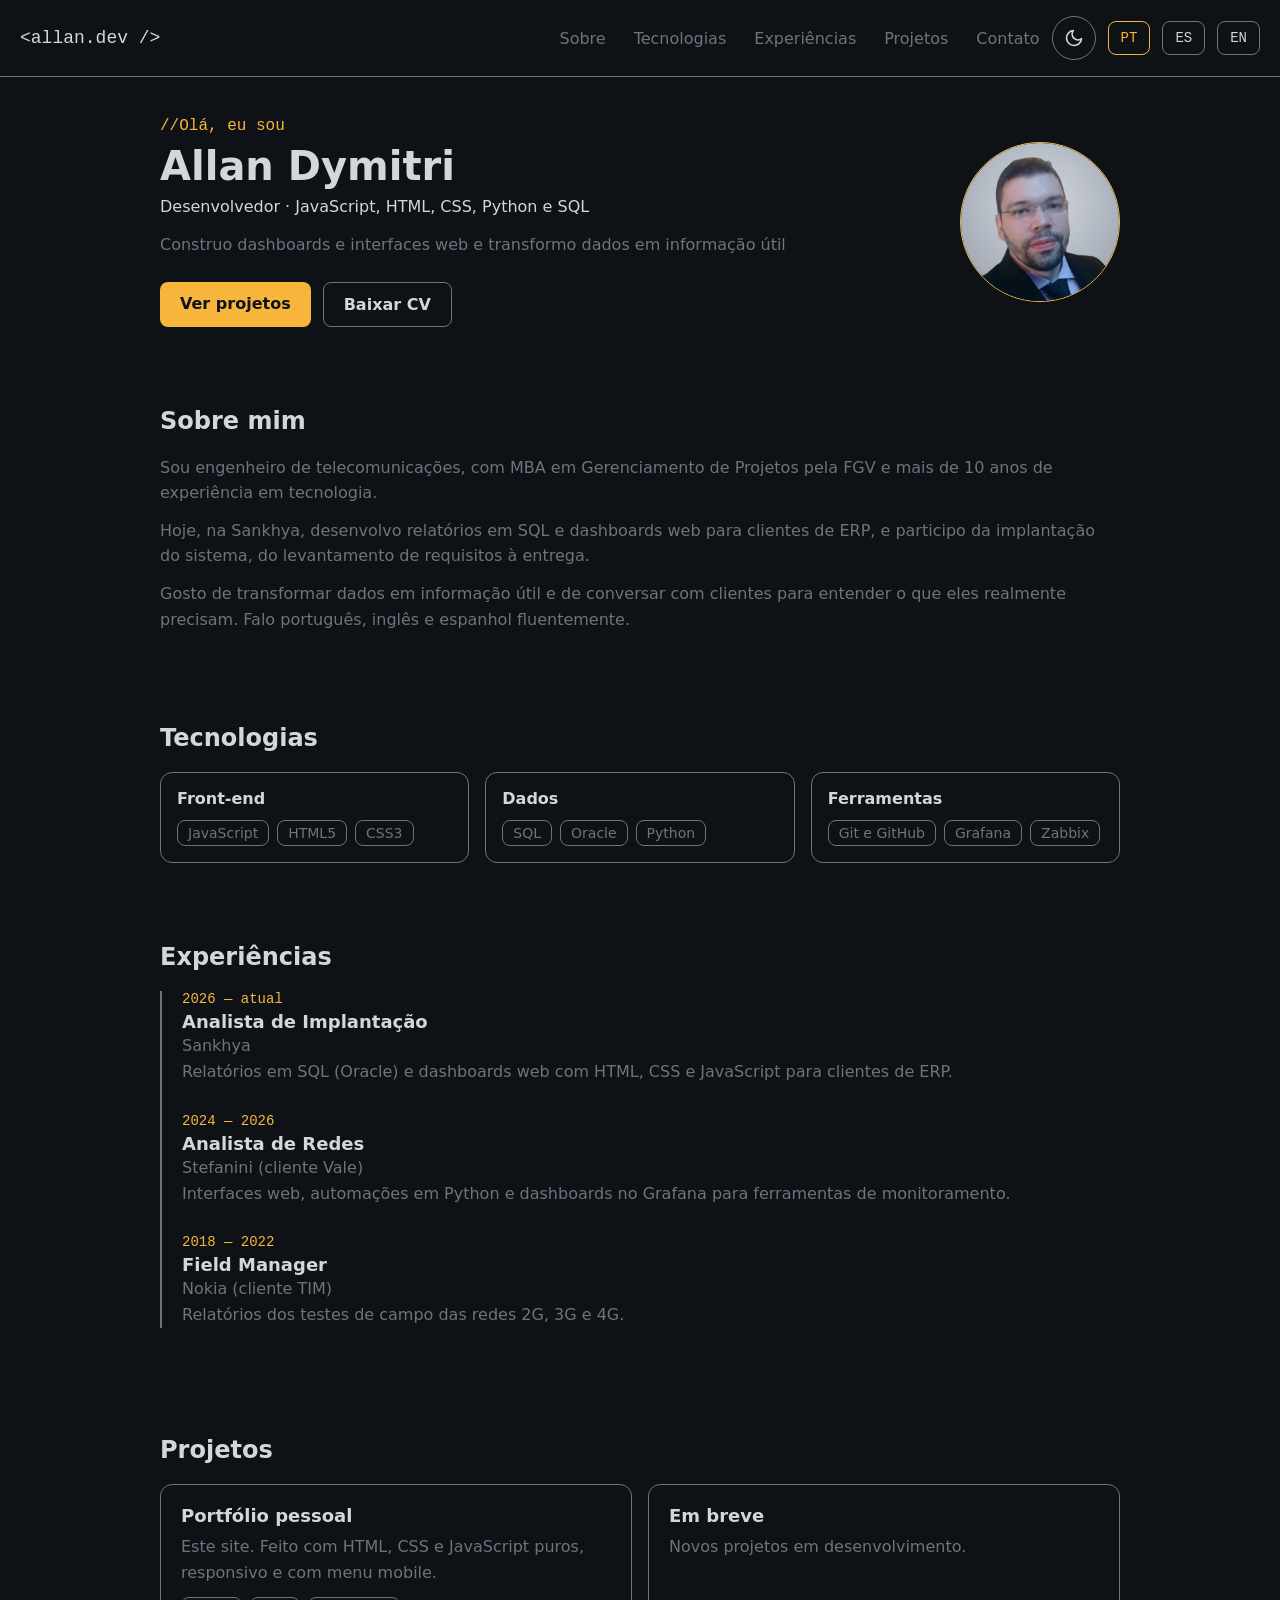
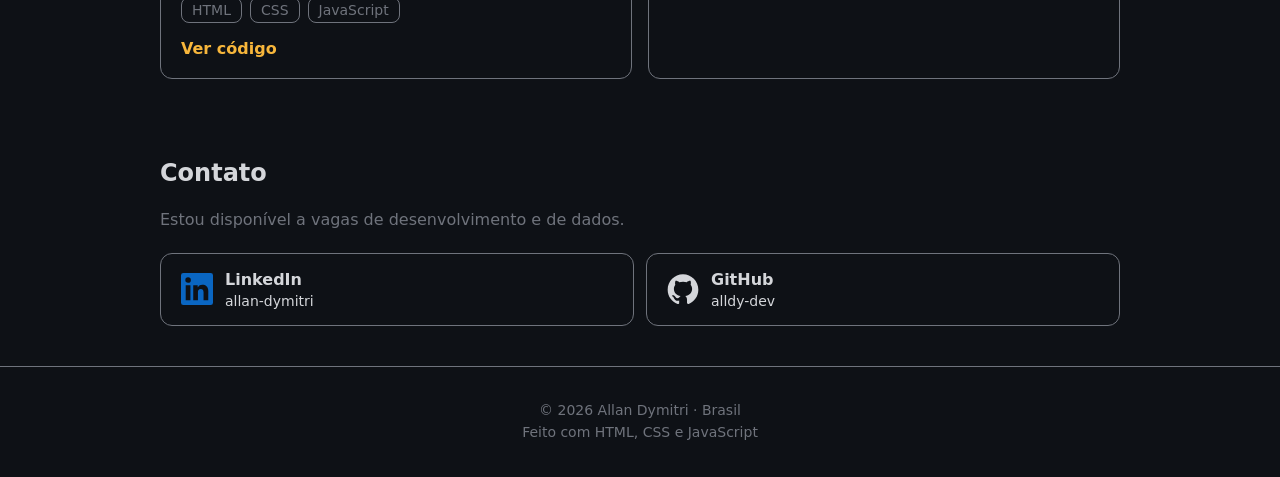
==== index.html @ 00ff6b6a "Add first files of my portfolio" ====
<!DOCTYPE html>
<html lang="pt-BR">

<head>
    <meta charset="UTF-8">
    <meta name="viewport" content="width=device-width, initial-scale=1.0">
    <meta name="description"
        content="Portfólio de Allan Dymitri, desenvolvedor com foco em JavaScript, HTML, CSS, Python e SQL.">
    <link rel="stylesheet" href="css/style.css">
    <link rel="icon" href="images/favicon.svg" type="image/svg+xml">
    <title>Allan dev</title>
</head>

<body>
    <header class="header-nav">
        <a href="#begin" class="logo">&lt;allan.dev /&gt;</a>
        <nav class="naveg">
            <ul class="nav-ul-list">
                <!-- i18n is an abbreviation for internationalization -->
                <li><a href="#about" class="header-link" data-i18n="nav.about">Sobre</a></li>
                <li><a href="#technology" class="header-link" data-i18n="nav.technology">Tecnologias</a></li>
                <li><a href="#experience" class="header-link" data-i18n="nav.experience">Experiências</a></li>
                <li><a href="#projects" class="header-link" data-i18n="nav.projects">Projetos</a></li>
                <li><a href="#contact" class="header-link" data-i18n="nav.contact">Contato</a></li>
            </ul>
        </nav>
        <button type="button" class="theme-button" aria-label="Alternar entre tema claro e escuro">

            <!-- Moon icon -->
            <svg class="moon-icon" width="20" height="20" viewBox="0 0 24 24" fill="none" stroke="currentColor"
                stroke-width="2" stroke-linecap="round" stroke-linejoin="round" aria-hidden="true">
                <path d="M21 12.8A9 9 0 1 1 11.2 3a7 7 0 0 0 9.8 9.8z" />
            </svg>

            <!-- Sun icon-->
            <svg class="sun-icon" width="20" height="20" viewBox="0 0 24 24" fill="none" stroke="currentColor"
                stroke-width="2" stroke-linecap="round" stroke-linejoin="round" aria-hidden="true">
                <circle cx="12" cy="12" r="4" />
                <path
                    d="M12 2v2M12 20v2M4.9 4.9l1.4 1.4M17.7 17.7l1.4 1.4M2 12h2M20 12h2M4.9 19.1l1.4-1.4M17.7 6.3l1.4-1.4" />
            </svg>

        </button>
        <button type="button" class="lang-button active" data-lang="pt">PT</button>
        <button type="button" class="lang-button" data-lang="es">ES</button>
        <button type="button" class="lang-button" data-lang="en">EN</button>

        <!--Menu button, is showing only in mobile and tablet -->
        <button type="button" class="menu-button" aria-label="Abrir menu">
            <!-- Menu icon-->
            <svg class="menu-icon" width="24" height="24" viewBox="0 0 24 24" fill="none" stroke="currentColor"
                stroke-width="2" stroke-linecap="round" aria-hidden="true">
                <path d="M4 7h16M4 12h16M4 17h16" />
            </svg>
            <!-- Close icon-->
            <svg class="close-icon" width="24" height="24" viewBox="0 0 24 24" fill="none" stroke="currentColor"
                stroke-width="2" stroke-linecap="round" aria-hidden="true">
                <path d="M6 6l12 12M18 6L6 18" />
            </svg>
        </button>
    </header>
    <main>
        <!-- 01. Hero -->
        <section id="begin" class="hero">
            <div class="hero-content">
                <p class="hero-greeting" data-i18n="hero.greeting">//Olá, eu sou</p>
                <h1 class="hero-name">Allan Dymitri</h1>
                <p class="hero-role" data-i18n="hero.role">Desenvolvedor · JavaScript, HTML, CSS, Python e SQL</p>
                <p class="hero-text" data-i18n="hero.text">Construo dashboards e interfaces web e transformo dados em
                    informação útil</p>
                <div class="hero-buttons">
                    <a href="#projects" class="button button-primary" data-i18n="hero.projects">Ver projetos</a>
                    <a href="files_CVs/cv-allan-pt.pdf" class="button button-secondary cv-link" download
                        data-i18n="hero.cv">Baixar CV</a>
                </div>
            </div>

            <img src="images/allan_job.jpg" alt="Foto de Allan Dymitri" class="hero-photo" width="450" height="450">
        </section>

        <!-- 02. About -->
        <section id="about" class="about-section">
            <h2 class="section-title" data-i18n="about.title">Sobre mim</h2>
            <p class="about-text" data-i18n="about.text_01">Sou engenheiro de telecomunicações, com MBA em Gerenciamento
                de Projetos pela FGV e
                mais de 10 anos de experiência em tecnologia.</p>
            <p class="about-text" data-i18n="about.text_02">Hoje, na Sankhya, desenvolvo relatórios em SQL e dashboards
                web para clientes de ERP,
                e participo da implantação do sistema, do levantamento de requisitos à entrega.</p>
            <p class="about-text" data-i18n="about.text_03">Gosto de transformar dados em informação útil e de conversar
                com clientes para
                entender o que eles realmente precisam. Falo português, inglês e espanhol fluentemente.</p>
        </section>

        <!-- 03. Technologies -->
        <section id="technology" class="technology-section">
            <h2 class="section-title" data-i18n="knowledge.technologies_01">Tecnologias</h2>
            <div class="tech-groups">

                <div class="tech-group">
                    <h3 class="tech-group-title">Front-end</h3>
                    <ul class="tech-list">
                        <li>JavaScript</li>
                        <li>HTML5</li>
                        <li>CSS3</li>
                    </ul>
                </div>

                <div class="tech-group">
                    <h3 class="tech-group-title" data-i18n="knowledge.technologies_02">Dados</h3>
                    <ul class="tech-list">
                        <li>SQL</li>
                        <li>Oracle</li>
                        <li>Python</li>
                    </ul>
                </div>

                <div class="tech-group">
                    <h3 class="tech-group-title" data-i18n="knowledge.technologies_03">Ferramentas</h3>
                    <ul class="tech-list">
                        <li data-i18n="knowledge.technologies_04">Git e GitHub</li>
                        <li>Grafana</li>
                        <li>Zabbix</li>
                    </ul>
                </div>
            </div>
        </section>

        <!-- 04. Experience -->
        <section id="experience" class="experience-section">
            <h2 class="section-title" data-i18n="experience.text_01">Experiências</h2>
            <ol class="experience-list">
                <li class="experience-item">
                    <p class="experience-date" data-i18n="experience.text_02">2026 — atual</p>
                    <h3 class="experience-role" data-i18n="experience.text_03">Analista de Implantação</h3>
                    <p class="experience-company">Sankhya</p>
                    <p class="experience-text" data-i18n="experience.text_04">Relatórios em SQL (Oracle) e dashboards
                        web com HTML, CSS e JavaScript
                        para clientes de ERP.</p>
                </li>

                <li class="experience-item">
                    <p class="experience-date">2024 — 2026</p>
                    <h3 class="experience-role" data-i18n="experience.text_05">Analista de Redes</h3>
                    <p class="experience-company" data-i18n="experience.text_06">Stefanini (cliente Vale)</p>
                    <p class="experience-text" data-i18n="experience.text_07">Interfaces web, automações em Python e
                        dashboards no Grafana para
                        ferramentas de monitoramento.</p>
                </li>

                <li class="experience-item">
                    <p class="experience-date">2018 — 2022</p>
                    <h3 class="experience-role">Field Manager</h3>
                    <p class="experience-company" data-i18n="experience.text_08">Nokia (cliente TIM)</p>
                    <p class="experience-text" data-i18n="experience.text_09">Relatórios dos testes de campo das redes
                        2G, 3G e 4G.</p>
                </li>
            </ol>
        </section>

        <!-- 05. Projects -->
        <section id="projects" class="projects-section">
            <h2 class="section-title" data-i18n="projects.text_01">Projetos</h2>

            <div class="projects-list">
                <article class="project-card">
                    <h3 class="project-title" data-i18n="projects.text_02">Portfólio pessoal</h3>
                    <p class="project-text" data-i18n="projects.text_03">Este site. Feito com HTML, CSS e JavaScript
                        puros, responsivo e com menu
                        mobile.</p>
                    <ul class="project-tags">
                        <li>HTML</li>
                        <li>CSS</li>
                        <li>JavaScript</li>
                    </ul>
                    <a href="https://github.com/alldy-dev" class="project-link" target="_blank" rel="noopener"
                        data-i18n="projects.text_04">Ver
                        código</a>
                </article>

                <article class="project-card">
                    <h3 class="project-title" data-i18n="projects.text_05">Em breve</h3>
                    <p class="project-text" data-i18n="projects.text_06">Novos projetos em desenvolvimento.</p>
                </article>
            </div>
        </section>

        <!-- 06. Contact -->
        <section id="contact" class="contact-section">
            <h2 class="section-title" data-i18n="contact.text_01">Contato</h2>
            <p class="contact-text" data-i18n="contact.text_02">Estou disponível a vagas de desenvolvimento e de dados.
            </p>

            <div class="contact-links">

                <a href="https://www.linkedin.com/in/allan-dymitri-882bbb33/" class="contact-card" target="_blank"
                    rel="noopener">
                    <!-- LinkedIn logo -->
                    <svg class="contact-icon" viewBox="0 0 34 34" width="32" height="32" aria-hidden="true">
                        <path fill="#0a66c2"
                            d="M34 2.5v29a2.5 2.5 0 0 1-2.5 2.5h-29A2.5 2.5 0 0 1 0 31.5v-29A2.5 2.5 0 0 1 2.5 0h29A2.5 2.5 0 0 1 34 2.5M10 13H5v16h5zm.45-5.5a2.88 2.88 0 0 0-2.86-2.9H7.5a2.9 2.9 0 0 0 0 5.8 2.88 2.88 0 0 0 2.95-2.81zM29 19.28c0-4.81-3.06-6.68-6.1-6.68a5.7 5.7 0 0 0-5.06 2.58h-.14V13H13v16h5v-8.51a3.32 3.32 0 0 1 3-3.58h.19c1.59 0 2.77 1 2.77 3.52V29h5z">
                        </path>
                    </svg>
                    <div class="contact-info">
                        <span class="contact-name">LinkedIn</span>
                        <span class="contact-handle">allan-dymitri</span>
                    </div>
                </a>

                <a href="https://github.com/alldy-dev" class="contact-card" target="_blank" rel="noopener">
                    <!-- GitHub logo -->
                    <svg class="contact-icon" viewBox="0 0 24 24" width="32" height="32" fill="currentColor"
                        aria-hidden="true">
                        <path
                            d="M10.226 17.284c-2.965-.36-5.054-2.493-5.054-5.256 0-1.123.404-2.336 1.078-3.144-.292-.741-.247-2.314.09-2.965.898-.112 2.111.36 2.83 1.01.853-.269 1.752-.404 2.853-.404 1.1 0 1.999.135 2.807.382.696-.629 1.932-1.1 2.83-.988.315.606.36 2.179.067 2.942.72.854 1.101 2 1.101 3.167 0 2.763-2.089 4.852-5.098 5.234.763.494 1.28 1.572 1.28 2.807v2.336c0 .674.561 1.056 1.235.786 4.066-1.55 7.255-5.615 7.255-10.646C23.5 6.188 18.334 1 11.978 1 5.62 1 .5 6.188.5 12.545c0 4.986 3.167 9.12 7.435 10.669.606.225 1.19-.18 1.19-.786V20.63a2.9 2.9 0 0 1-1.078.224c-1.483 0-2.359-.808-2.987-2.313-.247-.607-.517-.966-1.034-1.033-.27-.023-.359-.135-.359-.27 0-.27.45-.471.898-.471.652 0 1.213.404 1.797 1.235.45.651.921.943 1.483.943.561 0 .92-.202 1.437-.719.382-.381.674-.718.944-.943">
                        </path>
                    </svg>
                    <div class="contact-info">
                        <span class="contact-name">GitHub</span>
                        <span class="contact-handle">alldy-dev</span>
                    </div>
                </a>

            </div>
        </section>
    </main>

    <footer class="footer-class">
        <p class="footer-text" data-i18n="footer.text_02">© 2026 Allan Dymitri · Brasil</p>
        <p class="footer-text" data-i18n="footer.text_01">Feito com HTML, CSS e JavaScript</p>
    </footer>
    <script src="js/script.js"></script>
</body>

</html>
---- css/style.css ----
/*Make color variable*/
:root {
    --color-background: #0e1116;
    --color-text: #6f737c;
    --color-text-2nd: #d4d6da;
    --color-yellow: #f7b63b;
    --color-white: white;
}

/* Light theme */
.light-theme {
    --color-background: #f6f7f9;
    --color-text: #5b6473;
    --color-text-2nd: #15181e;
    --color-yellow: #b07812;
}

.light-theme .moon-icon {
    display: none;
}

.light-theme .sun-icon {
    display: block;
}

/* reset */
* {
    margin: 0;
    padding: 0;
    box-sizing: border-box;
}

body {
    background-color: var(--color-background);
    color: var(--color-text);
    font-family: system-ui, sans-serif;
}

.header-nav {
    display: flex;
    align-items: center;
    gap: 12px;
    padding: 16px 20px;
    border-bottom: 1px solid var(--color-text);
}

.logo {
    font-family: monospace, sans-serif;
    font-size: 1.125rem;
    /* 18px */
    color: var(--color-text-2nd);
    text-decoration: none;
}

/*<header> --> <nav> --> <li>*/
.header-link {
    color: var(--color-text);
    text-decoration: none;
    transition: color 0.4s;
}


.naveg {
    display: none;
}

.lang-button {
    display: none;
    /*hidden on mobile*/
    background-color: transparent;
    color: var(--color-text-2nd);
    border: 1px solid var(--color-text);
    padding: 8px 12px;
    border-radius: 8px;
    cursor: pointer;
    font-family: monospace, sans-serif;
    font-size: 0.875rem; /* 14px */
    transition: border-color 0.4s;

}

.lang-button.active {
    border-color: var(--color-yellow);
    color: var(--color-yellow);
}

.sun-icon,
.close-icon {
    display: none;
}

.theme-button {
    margin-left: auto;
}

.theme-button,
.menu-button {
    background-color: transparent;
    color: var(--color-text-2nd);
    border: 1px solid var(--color-text);
    border-radius: 50%;
    width: 44px;
    height: 44px;
    display: flex;
    align-items: center;
    justify-content: center;
    cursor: pointer;
    transition: border-color 0.4s;
}

/*---- Start Mobile menu open ----*/
@media (max-width: 1023px) {
    .menu-open {
        flex-wrap: wrap;
    }

    .menu-open .naveg {
        display: block;
        width: 100%;
        order: 1;
    }

    .menu-open .nav-ul-list {
        list-style: none;
    }

    .menu-open .header-link {
        display: block;
        padding: 12px 0px;
    }

    .menu-open .lang-button {
        display: block;
        order: 2;
    }

    .menu-open .menu-icon {
        display: none;
    }

    .menu-open .close-icon {
        display: block;
    }
}

/*---- End Mobile menu open ----*/


/*---- Start Sections ----*/
section {
    padding: 48px 20px;
}

.section-title {
    color: var(--color-text-2nd);
    font-size: 1.5rem;
    margin-bottom: 20px;
}

.hero-greeting {
    font-family: monospace, sans-serif;
    color: var(--color-yellow);
}

.hero-name {
    color: var(--color-text-2nd);
    font-size: 2.5rem; /* 40px */
    margin: 8px 0px;
}

.hero-role {
    color: var(--color-text-2nd);
}

.hero-text {
    margin: 16px 0px 24px;
    line-height: 1.6;
}

.hero-buttons {
    display: flex;
    gap: 12px;
}

.button {
    padding: 12px 20px;
    border-radius: 8px;
    font-weight: 600;
    text-decoration: none;
}

.button-primary {
    background-color: var(--color-yellow);
    color: var(--color-background);
}

.button-secondary {
    border: 1px solid var(--color-text);
    color: var(--color-text-2nd);
}

.hero-photo {
    display: block;
    width: 160px;
    height: 160px;
    border-radius: 50%;
    border: 1px solid var(--color-yellow);
    margin-top: 32px;
}

.about-text {
    line-height: 1.6;
    margin-bottom: 12px;
}

.tech-group {
    border: 1px solid var(--color-text);
    border-radius: 12px;
    padding: 16px;
    margin-bottom: 12px;
}

.tech-group-title {
    color: var(--color-text-2nd);
    font-size: 1rem;
    margin-bottom: 12px;
}

.tech-list { /*<ul>*/
    display: flex;
    flex-wrap: wrap;
    gap: 8px;
    list-style: none;
}

/* 04. Experience */
.experience-list {
    list-style: none;
    border-left: 2px solid var(--color-text);
    padding-left: 20px;
}

.experience-item {
    margin-bottom: 28px;
}

.experience-date {
    font-family: monospace, sans-serif;
    font-size: 0.875rem;
    color: var(--color-yellow);
}

.experience-role {
    color: var(--color-text-2nd);
    font-size: 1.125rem;
    margin: 4px 0;
}

.experience-text {
    line-height: 1.6;
    margin-top: 4px;
}

/* 05. Projects */
.projects-list {
    display: flex;
    flex-direction: column;
    gap: 16px;
}

.project-card {
    border: 1px solid var(--color-text);
    border-radius: 12px;
    padding: 20px;
}

.project-title {
    color: var(--color-text-2nd);
    font-size: 1.125rem;
    margin-bottom: 8px;
}

.project-text{
    line-height: 1.6;
    margin-bottom: 12px;
}

.project-tags {
    display: flex;
    flex-wrap: wrap;
    gap: 8px;
    list-style: none;
    margin-bottom: 16px;
}

.project-link {
    color: var(--color-yellow);
    font-weight: 600;
    text-decoration: none;
}

.tech-list li,
.project-tags li {
    border: 1px solid var(--color-text);
    border-radius: 8px;
    padding: 4px 10px;
    font-size: 0.875rem; /* 14px */
}

/* 06. Contact */
.contact-text {
    line-height: 1.6;
    margin-bottom: 20px;
}

.contact-links {
    display: flex;
    flex-direction: column;
    gap: 12px;
}

.contact-card {
    display: flex;
    align-items: center;
    gap: 12px;
    border: 1px solid var(--color-text);
    border-radius: 12px;
    padding: 16px 20px;
    text-decoration: none;
    color: var(--color-text-2nd);
}

.contact-info {
    display: flex;
    flex-direction: column;
    gap: 4px;
}



.contact-name {
    color: var(--color-text-2nd);
    font-weight: 600;
}

.contact-handle {
    font-size: 0.875rem; /* 14px */
}

/* Footer */ 
.footer-class {
    border-top: 1px solid var(--color-text);
    padding: 32px 20px;
    text-align: center;
    font-size: 0.875rem; /* 14px */
    line-height: 1.6;
}
/*---- End Sections ----*/


/*---- Start Hovers ----*/
.header-link:hover {
    color: var(--color-yellow);
}

.theme-button:hover,
.menu-button:hover,
.lang-button:hover {
    border-color: var(--color-yellow);
}

.button-primary:hover {
    opacity: 0.6;
}

.button-secondary:hover,
.contact-card:hover {
    border-color: var(--color-yellow);
}

.project-link:hover {
    text-decoration: underline;
    opacity: 0.7;
}
/*---- End Hovers ----*/


/*For Desktop*/
@media (min-width: 1024px) {
    .naveg {
        display: block;
        margin-left: auto;
    }

    /*<ul> of <nav>*/
    .nav-ul-list {
        display: flex;
        gap: 28px;
        list-style: none;
    }

    .theme-button {
        margin-left: 0;
    }

    .lang-button {
        display: block;

    }

    .menu-button {
        display: none;
    }

    section {
        max-width: 1000px;
        margin: auto;
        padding: 40px 20px;
    }

    /* 01. Hero on desktop */
    .hero {
        display: flex;
        align-items: center;
        justify-content: space-between;
        gap: 48px;
    }

    .hero-photo {
        margin-top: 0;

    }

    /* 03. Technologies on desktop */
    .tech-groups {
        display: flex;
        gap: 16px;
    }

    .tech-group {
        flex: 1;
        margin-bottom: 0; 
    }

    /* 05. Projects on desktop*/
    .projects-list {
        flex-direction: row;
    }

    .project-card {
        flex: 1;
    }

    /* 06. Contact on desktop */
    .contact-links {
        flex-direction: row;
    }

    .contact-card {
        flex: 1;
    }
}
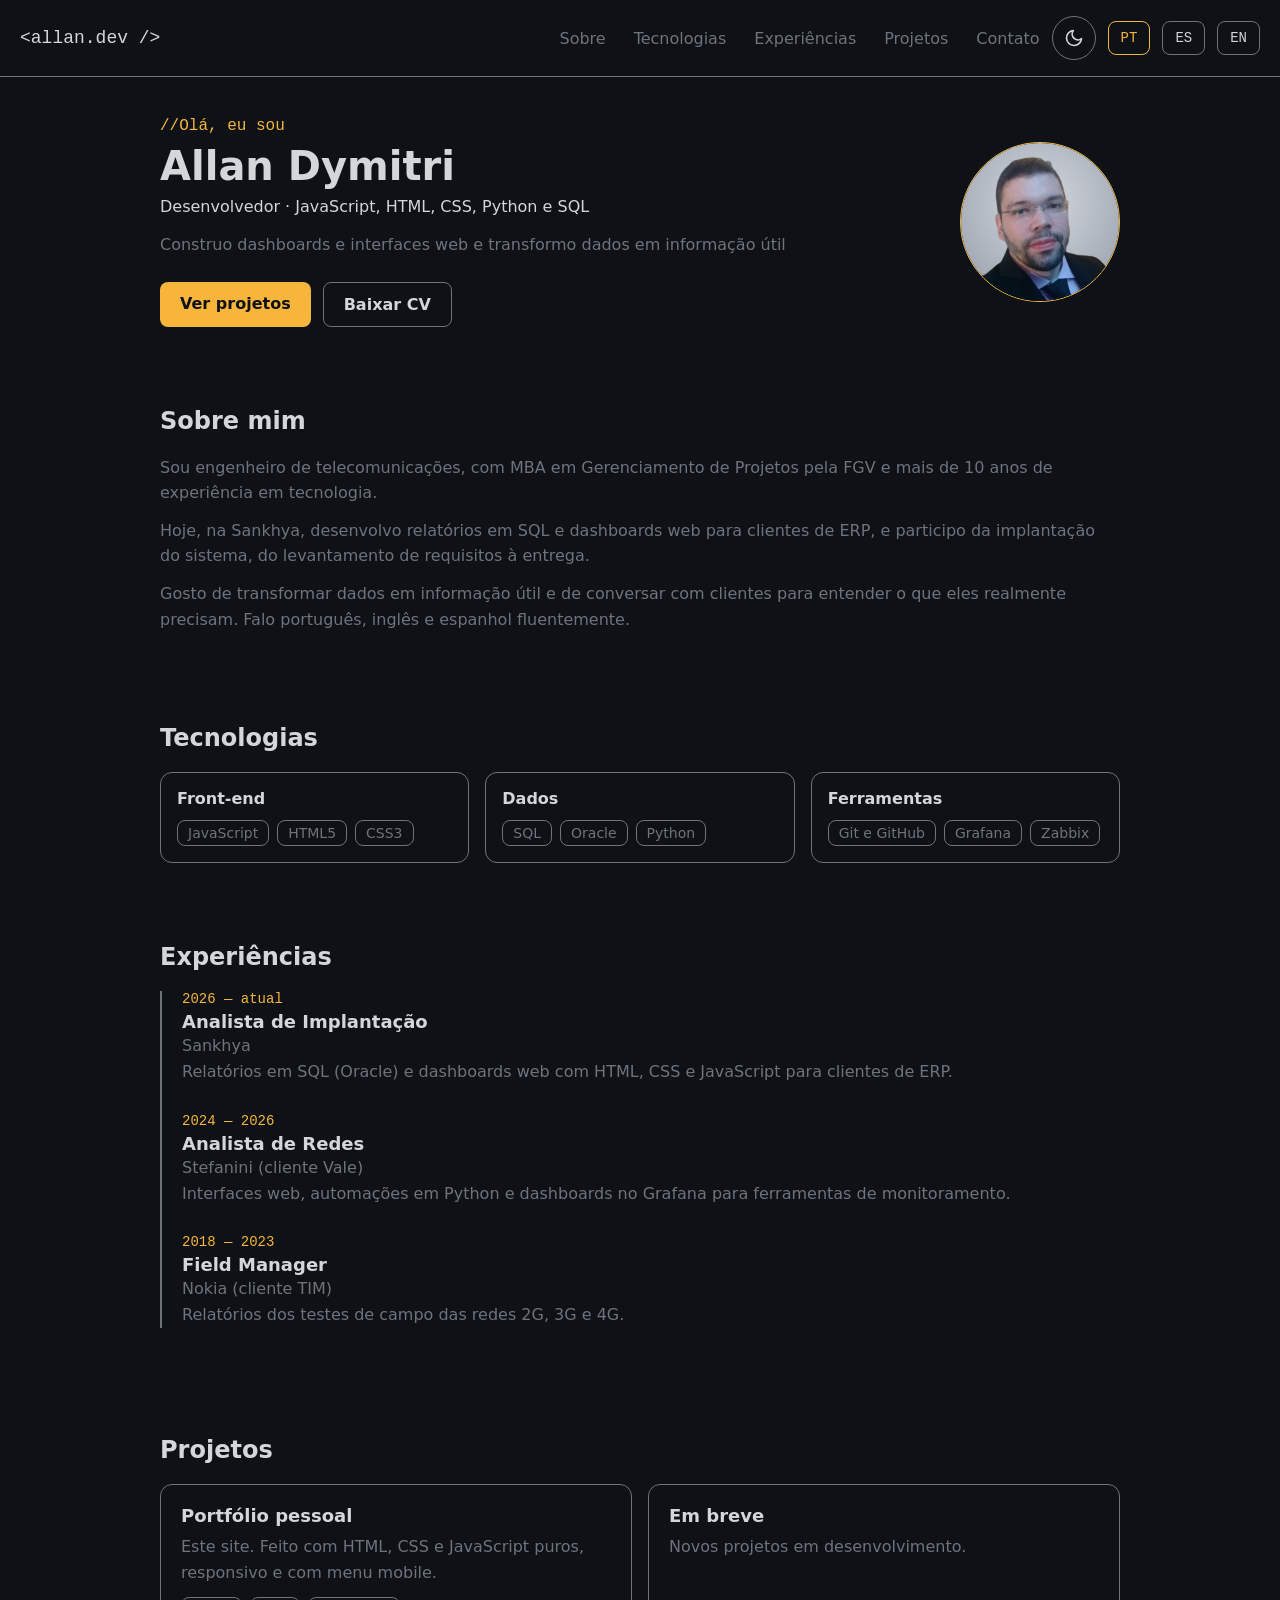
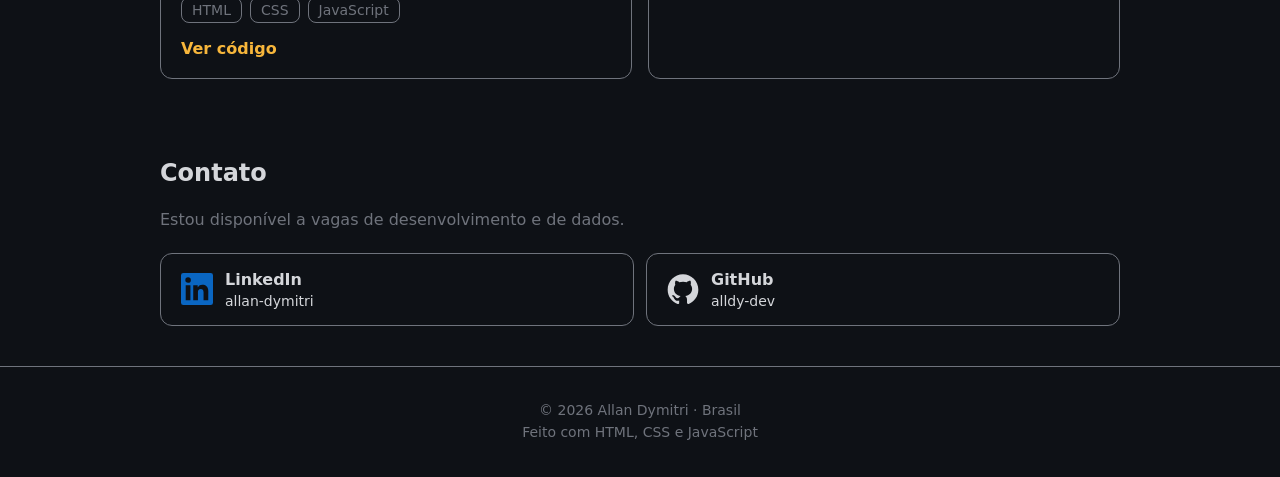
==== commit 6919d148: "Add files via upload" ====
--- a/index.html
+++ b/index.html
@@ -149,7 +149,7 @@
                 </li>
 
                 <li class="experience-item">
-                    <p class="experience-date">2018 — 2022</p>
+                    <p class="experience-date">2018 — 2023</p>
                     <h3 class="experience-role">Field Manager</h3>
                     <p class="experience-company" data-i18n="experience.text_08">Nokia (cliente TIM)</p>
                     <p class="experience-text" data-i18n="experience.text_09">Relatórios dos testes de campo das redes
@@ -173,7 +173,7 @@
                         <li>CSS</li>
                         <li>JavaScript</li>
                     </ul>
-                    <a href="https://github.com/alldy-dev" class="project-link" target="_blank" rel="noopener"
+                    <a href="https://github.com/alldy-dev/alldy-dev.github.io	" class="project-link" target="_blank" rel="noopener"
                         data-i18n="projects.text_04">Ver
                         código</a>
                 </article>
--- a/css/style.css
+++ b/css/style.css
@@ -42,6 +42,9 @@
     gap: 12px;
     padding: 16px 20px;
     border-bottom: 1px solid var(--color-text);
+    position: sticky;
+    top: 0;
+    background-color: var(--color-background);
 }
 
 .logo {
@@ -149,6 +152,7 @@
 /*---- Start Sections ----*/
 section {
     padding: 48px 20px;
+    scroll-margin-top: 80px;
 }
 
 .section-title {
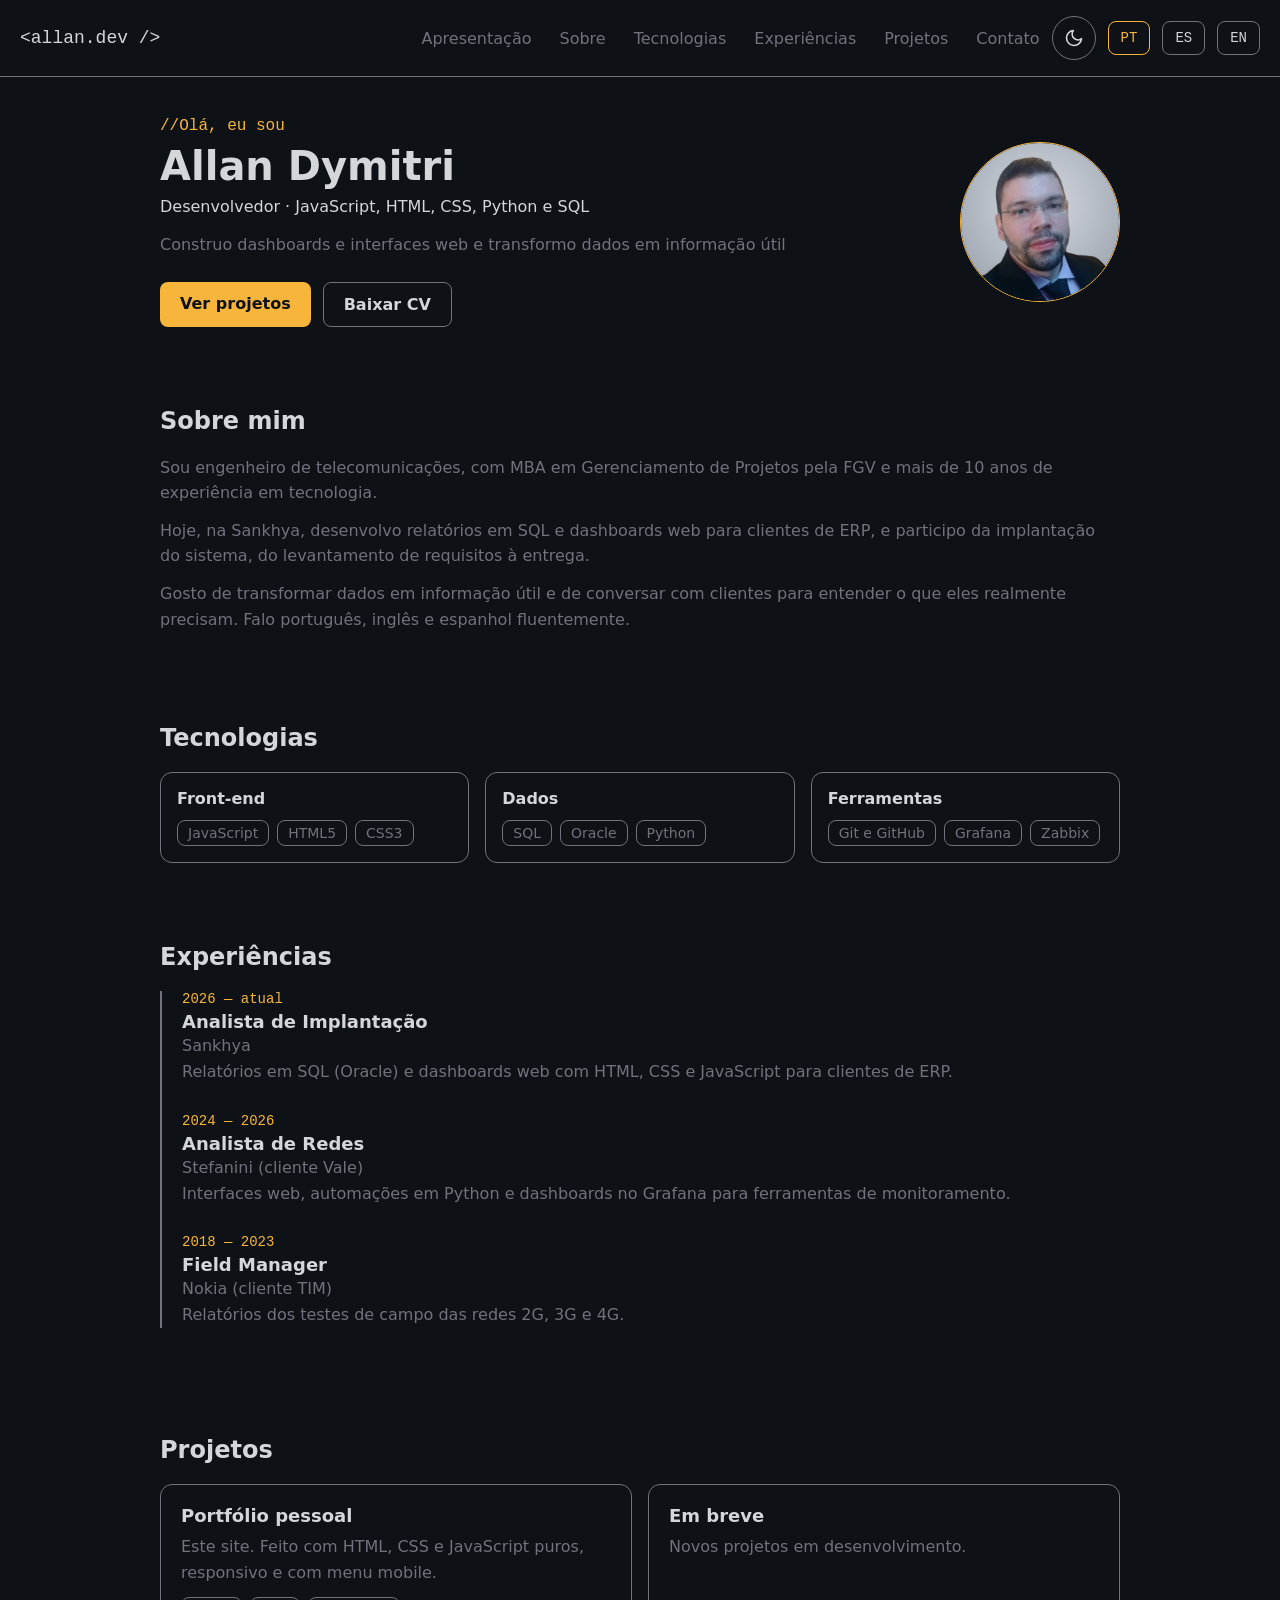
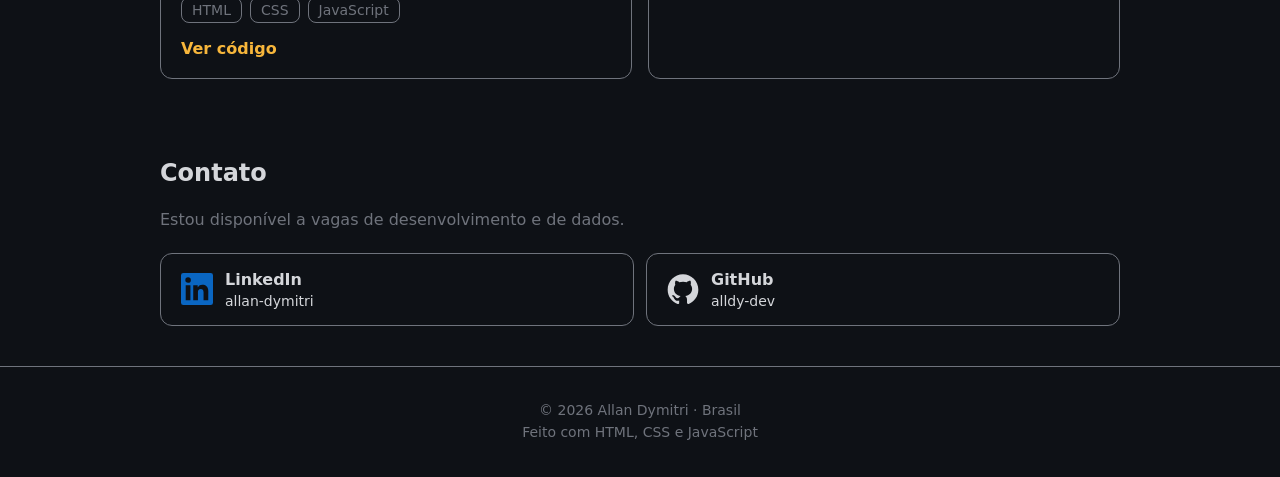
==== commit af28020b: "Add files via upload" ====
--- a/index.html
+++ b/index.html
@@ -17,6 +17,7 @@
         <nav class="naveg">
             <ul class="nav-ul-list">
                 <!-- i18n is an abbreviation for internationalization -->
+                 <li><a href="introduction.html" class="header-link" data-i18n="nav.presentation" target="_blank" rel="noopener">Apresentação</a></li>
                 <li><a href="#about" class="header-link" data-i18n="nav.about">Sobre</a></li>
                 <li><a href="#technology" class="header-link" data-i18n="nav.technology">Tecnologias</a></li>
                 <li><a href="#experience" class="header-link" data-i18n="nav.experience">Experiências</a></li>
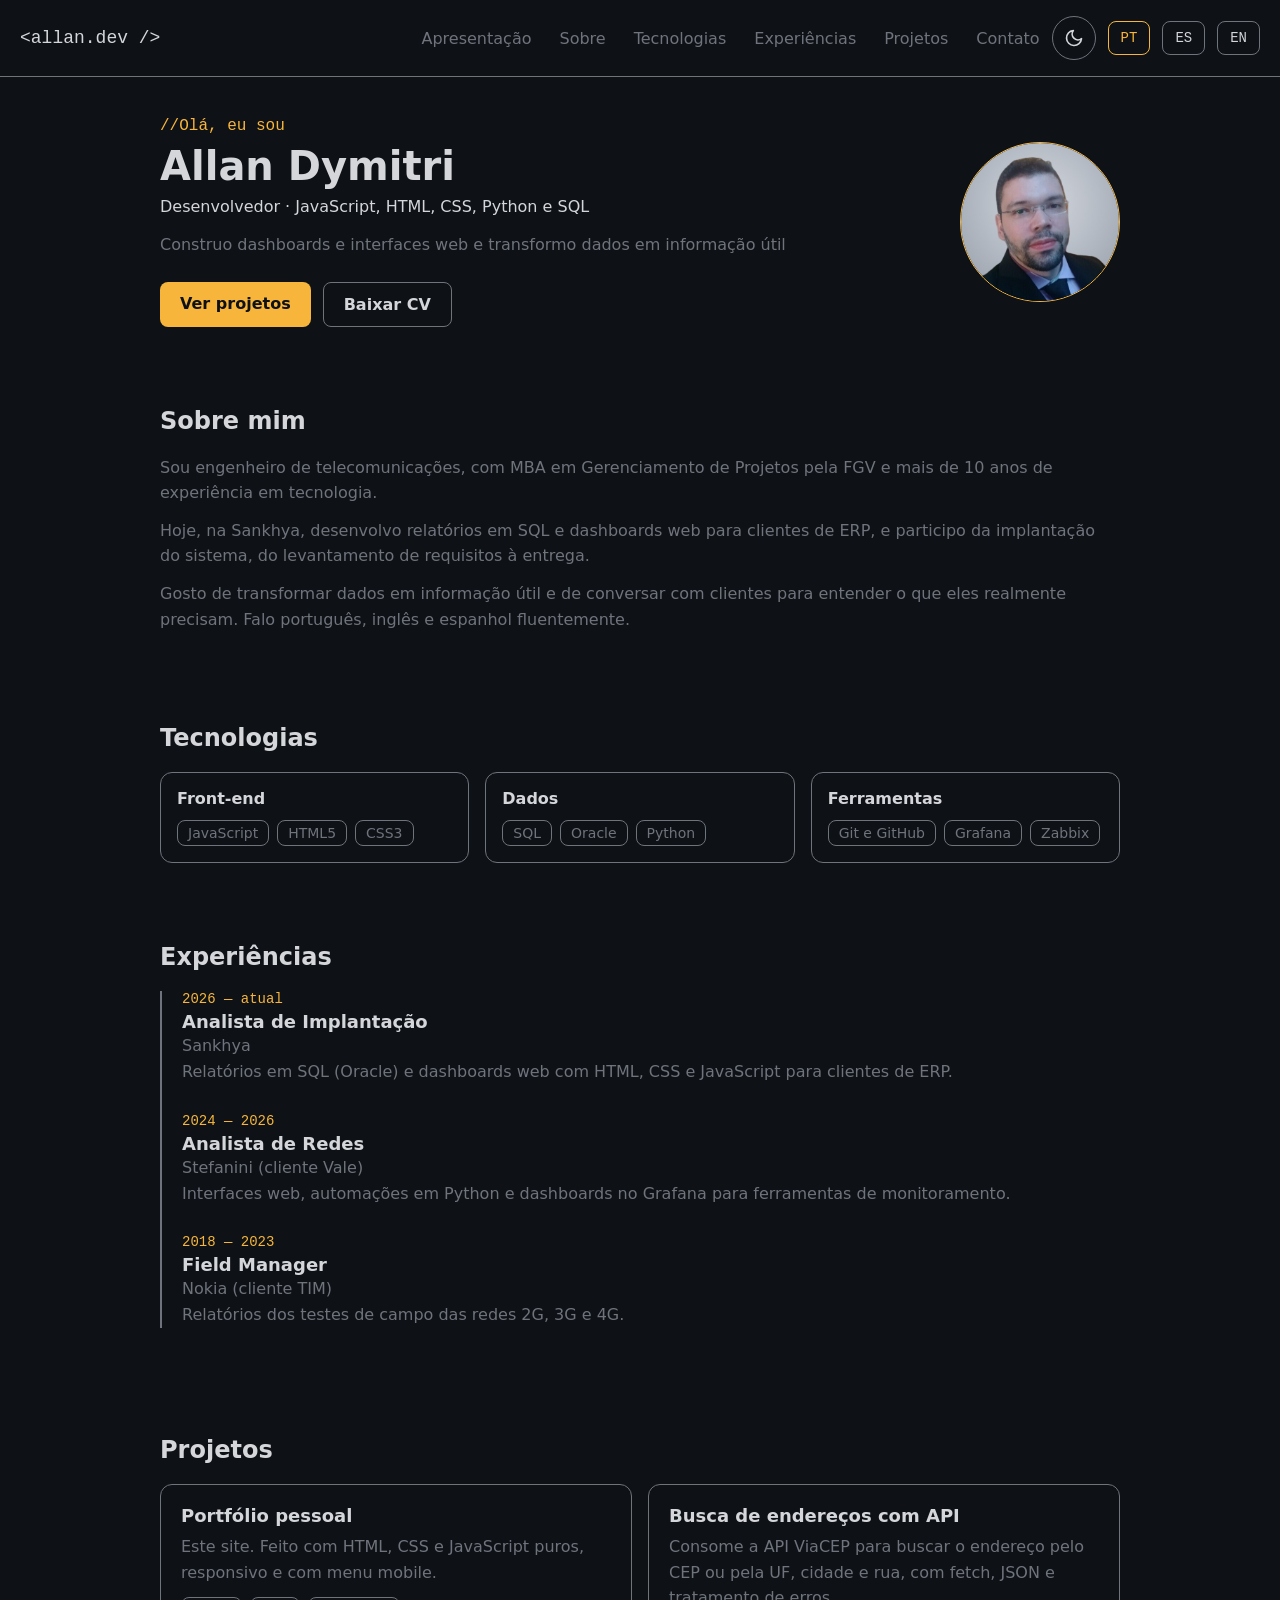
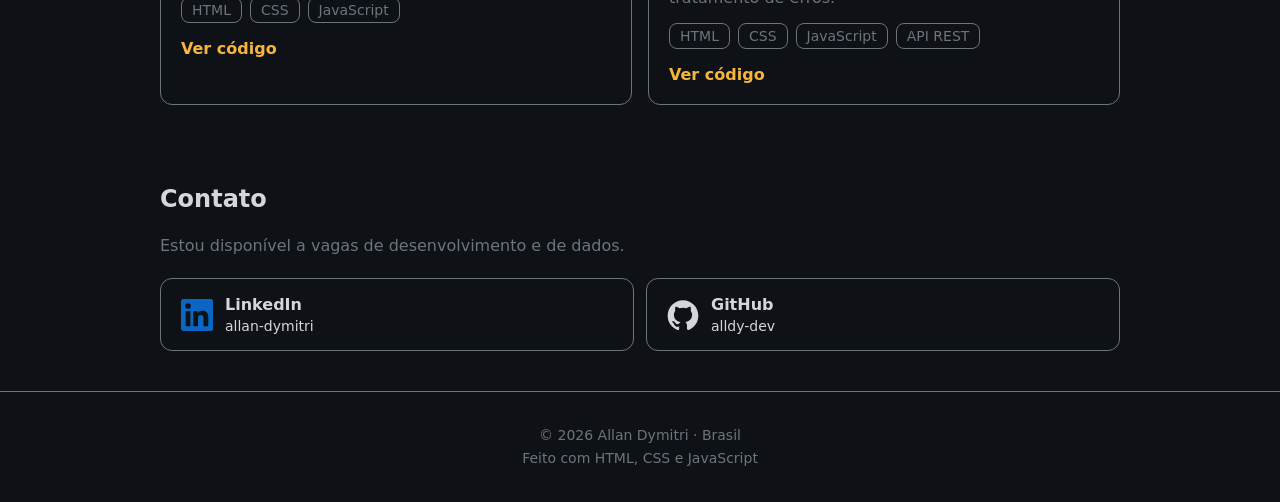
==== commit ba925a57: "Add files via upload" ====
--- a/index.html
+++ b/index.html
@@ -17,7 +17,8 @@
         <nav class="naveg">
             <ul class="nav-ul-list">
                 <!-- i18n is an abbreviation for internationalization -->
-                 <li><a href="introduction.html" class="header-link" data-i18n="nav.presentation" target="_blank" rel="noopener">Apresentação</a></li>
+                <li><a href="introduction.html" class="header-link" data-i18n="nav.presentation" target="_blank"
+                        rel="noopener">Apresentação</a></li>
                 <li><a href="#about" class="header-link" data-i18n="nav.about">Sobre</a></li>
                 <li><a href="#technology" class="header-link" data-i18n="nav.technology">Tecnologias</a></li>
                 <li><a href="#experience" class="header-link" data-i18n="nav.experience">Experiências</a></li>
@@ -174,14 +175,23 @@
                         <li>CSS</li>
                         <li>JavaScript</li>
                     </ul>
-                    <a href="https://github.com/alldy-dev/alldy-dev.github.io	" class="project-link" target="_blank" rel="noopener"
-                        data-i18n="projects.text_04">Ver
+                    <a href="https://github.com/alldy-dev/alldy-dev.github.io	" class="project-link" target="_blank"
+                        rel="noopener" data-i18n="projects.text_04">Ver
                         código</a>
                 </article>
 
                 <article class="project-card">
-                    <h3 class="project-title" data-i18n="projects.text_05">Em breve</h3>
-                    <p class="project-text" data-i18n="projects.text_06">Novos projetos em desenvolvimento.</p>
+                    <h3 class="project-title" data-i18n="projects.text_05">Busca de endereços com API</h3>
+                    <p class="project-text" data-i18n="projects.text_06">Consome a API ViaCEP para buscar o endereço
+                        pelo CEP ou pela UF, cidade e rua, com fetch, JSON e tratamento de erros.</p>
+                    <ul class="project-tags">
+                        <li>HTML</li>
+                        <li>CSS</li>
+                        <li>JavaScript</li>
+                        <li>API REST</li>
+                    </ul>
+                    <a href="https://github.com/alldy-dev/API-CEP" class="project-link" target="_blank"
+                        rel="noopener" data-i18n="projects.text_04">Ver código</a>
                 </article>
             </div>
         </section>
--- a/css/style.css
+++ b/css/style.css
@@ -463,4 +463,18 @@
     .contact-card {
         flex: 1;
     }
+}
+
+/* For introduction.html */
+.intro-video {
+    margin-top: 30px;
+    width: 100%;
+    max-width: 900px;
+    aspect-ratio: 16 / 9;
+    border: 0;
+    border-radius: 12px;
+}
+
+.presentation > h1 {
+    color: var(--color-white);
 }
